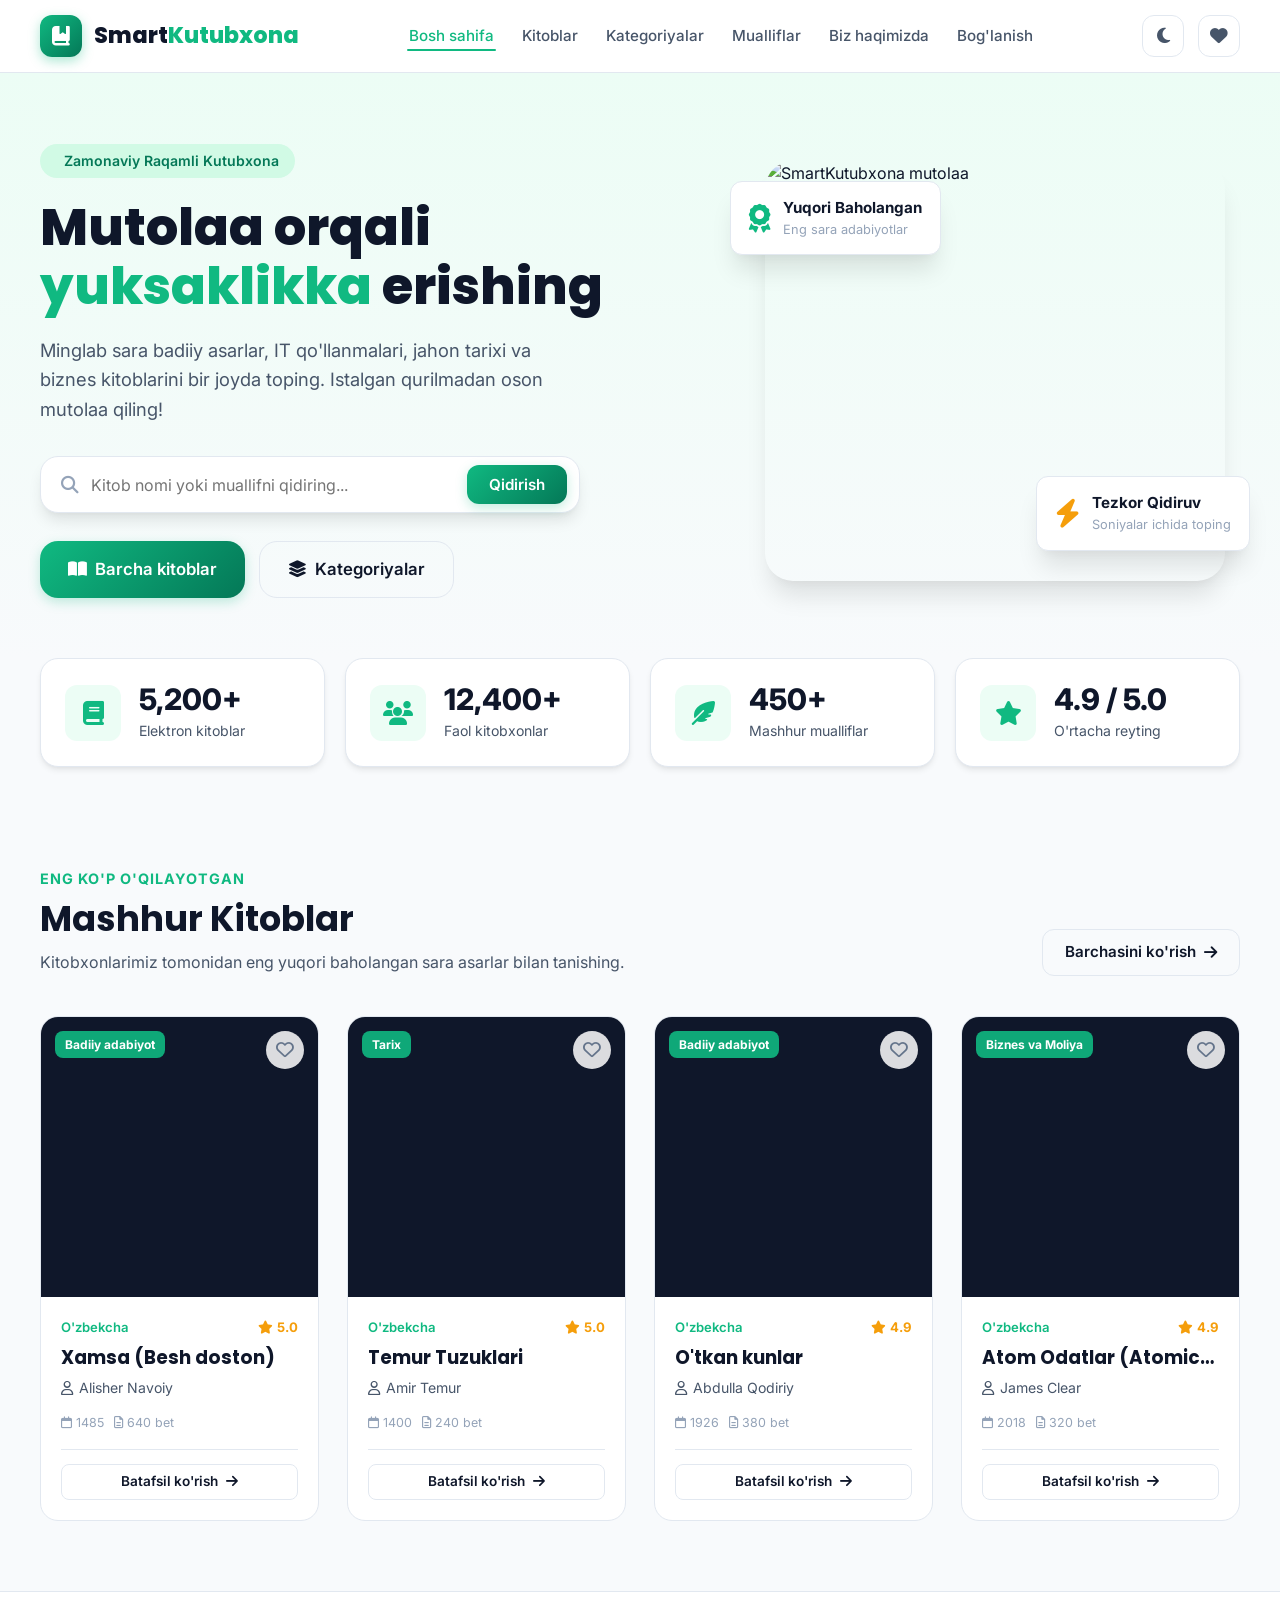
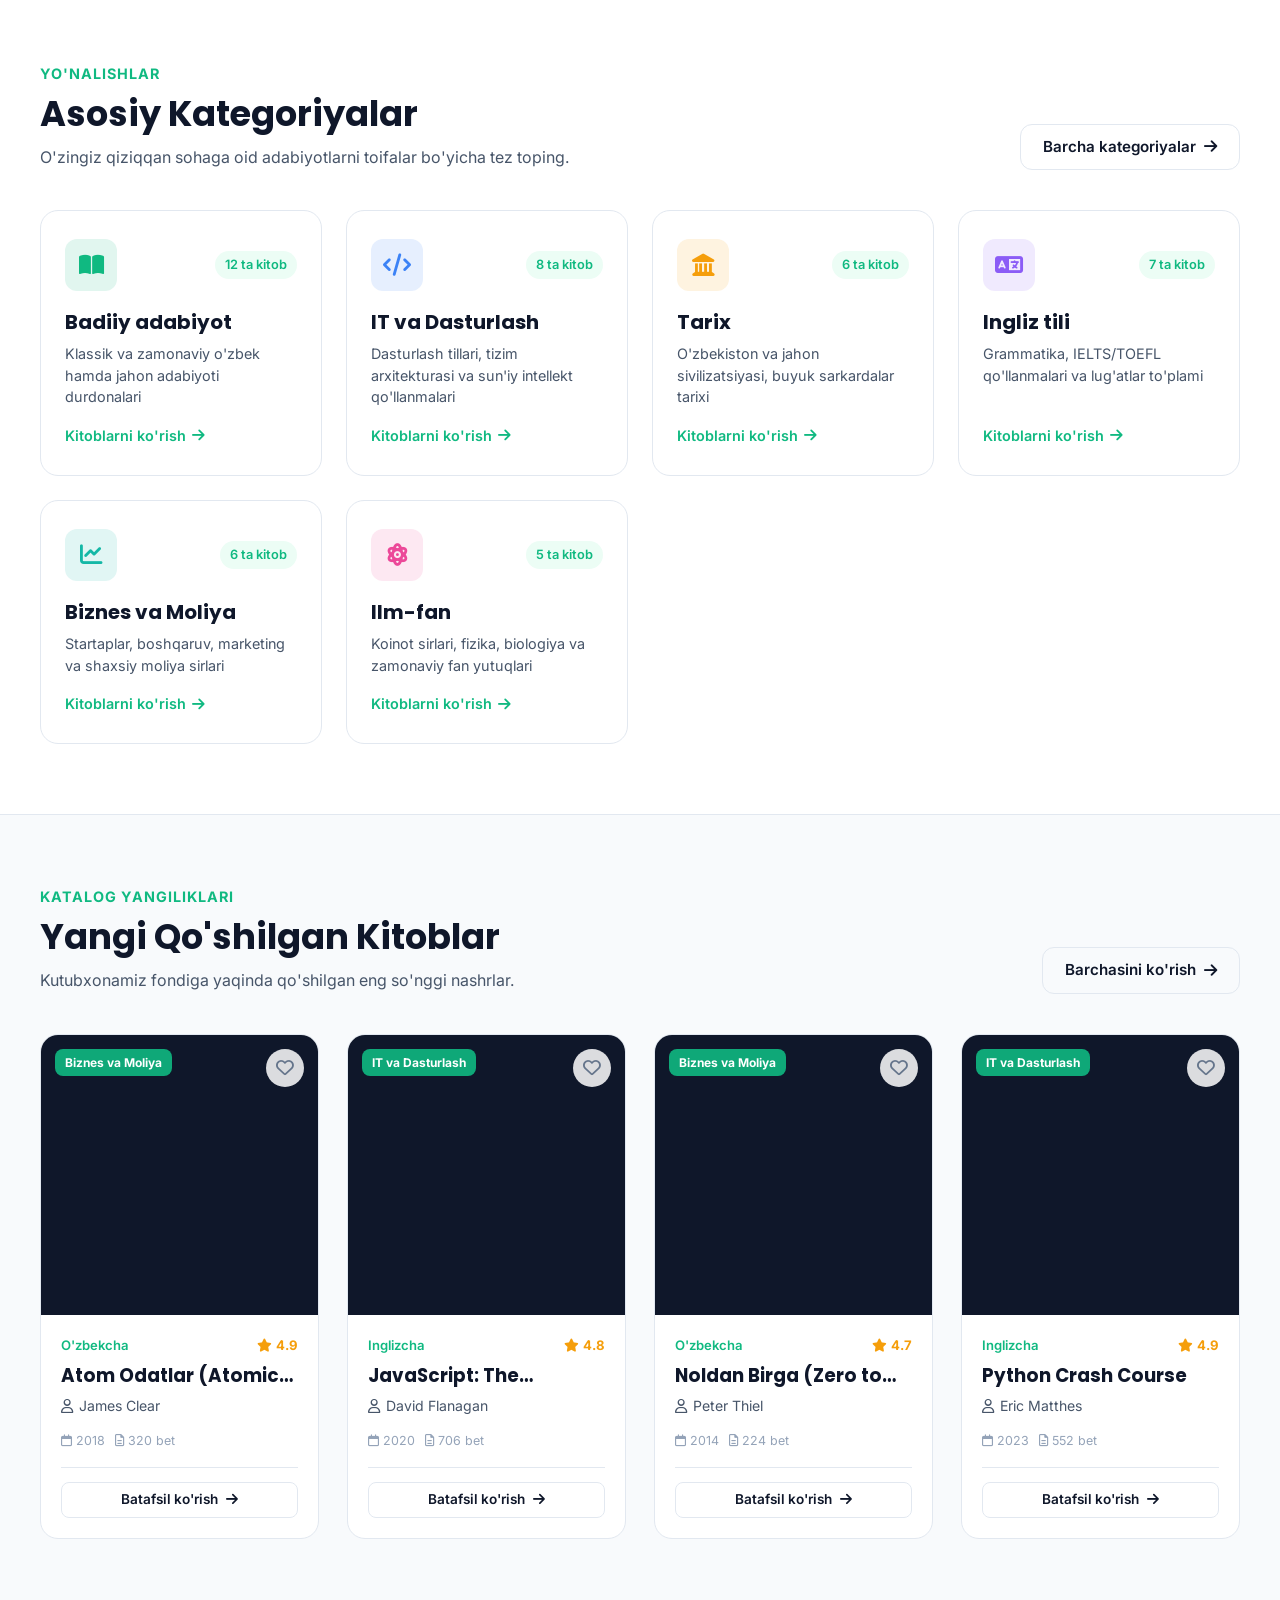
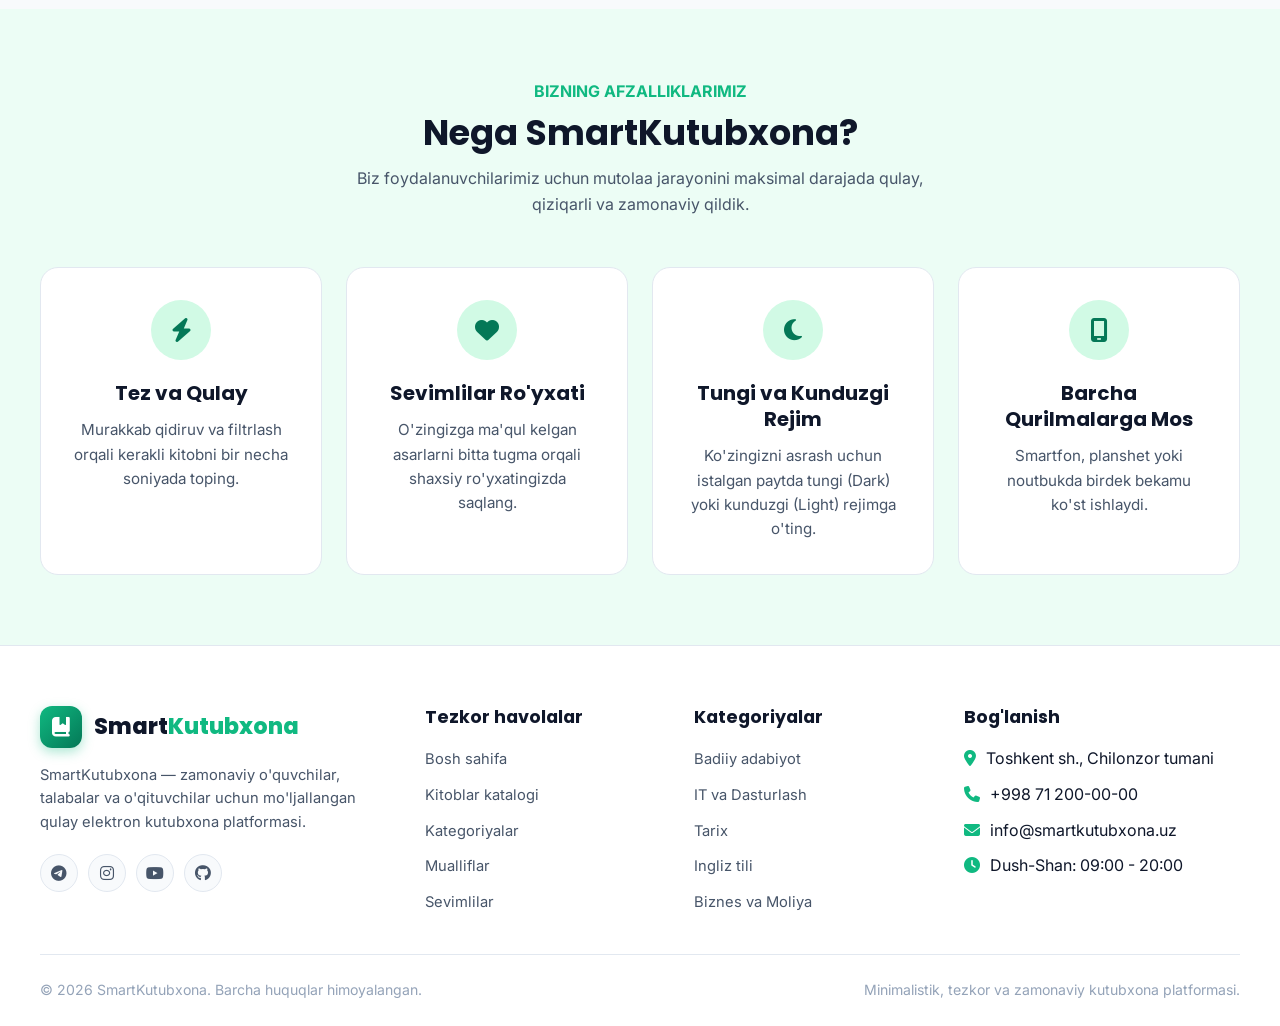
==== index.html @ 6b4b2038 "SmartKutubxona - 8 sahifali zamonaviy onlayn kutubxona" ====
<!DOCTYPE html>
<html lang="uz">
<head>
  <meta charset="UTF-8">
  <meta name="viewport" content="width=device-width, initial-scale=1.0">
  <title>SmartKutubxona — Zamonaviy Onlayn Kutubxona</title>
  <link rel="stylesheet" href="https://cdnjs.cloudflare.com/ajax/libs/font-awesome/6.5.1/css/all.min.css">
  <link rel="stylesheet" href="css/style.css">
</head>
<body>

  <!-- ================= Header ================= -->
  <header class="header">
    <div class="container">
      <nav class="navbar">
        <a href="index.html" class="logo">
          <div class="logo-icon">
            <i class="fa-solid fa-book-bookmark"></i>
          </div>
          <div>Smart<span>Kutubxona</span></div>
        </a>

        <ul class="nav-links" id="nav-links">
          <li><a href="index.html" class="nav-link active">Bosh sahifa</a></li>
          <li><a href="books.html" class="nav-link">Kitoblar</a></li>
          <li><a href="categories.html" class="nav-link">Kategoriyalar</a></li>
          <li><a href="authors.html" class="nav-link">Mualliflar</a></li>
          <li><a href="about.html" class="nav-link">Biz haqimizda</a></li>
          <li><a href="contact.html" class="nav-link">Bog'lanish</a></li>
        </ul>

        <div class="nav-actions">
          <button id="theme-toggle-btn" class="icon-btn" title="Mavzuni o'zgartirish">
            <i id="theme-icon" class="fa-solid fa-moon"></i>
          </button>
          <a href="favorites.html" class="icon-btn" title="Sevimlilar">
            <i class="fa-solid fa-heart"></i>
            <span class="badge-count favorites-count-badge" style="display: none;">0</span>
          </a>
          <button id="mobile-menu-toggle" class="mobile-toggle" aria-label="Menyuni ochish">
            <i class="fa-solid fa-bars"></i>
          </button>
        </div>
      </nav>
    </div>
  </header>

  <!-- ================= Hero Bo'limi ================= -->
  <section class="hero">
    <div class="container">
      <div class="hero-grid">
        <div class="hero-content">
          <span class="hero-tag">
            <i class="fa-solid fa-sparkles"></i> Zamonaviy Raqamli Kutubxona
          </span>
          <h1 class="hero-title">
            Mutolaa orqali <span>yuksaklikka</span> erishing
          </h1>
          <p class="hero-desc">
            Minglab sara badiiy asarlar, IT qo'llanmalari, jahon tarixi va biznes kitoblarini bir joyda toping. Istalgan qurilmadan oson mutolaa qiling!
          </p>

          <form action="books.html" method="GET" class="hero-search-box">
            <i class="fa-solid fa-magnifying-glass"></i>
            <input type="text" name="q" placeholder="Kitob nomi yoki muallifni qidiring..." required>
            <button type="submit" class="btn btn-primary">Qidirish</button>
          </form>

          <div style="display: flex; gap: 14px; flex-wrap: wrap;">
            <a href="books.html" class="btn btn-primary btn-lg">
              <i class="fa-solid fa-book-open"></i> Barcha kitoblar
            </a>
            <a href="categories.html" class="btn btn-outline btn-lg">
              <i class="fa-solid fa-layer-group"></i> Kategoriyalar
            </a>
          </div>
        </div>

        <div class="hero-image-wrapper">
          <div class="hero-card-floating hero-card-1">
            <i class="fa-solid fa-award" style="font-size: 1.8rem; color: var(--primary);"></i>
            <div>
              <div style="font-weight: 700; font-size: 0.95rem;">Yuqori Baholangan</div>
              <div style="font-size: 0.8rem; color: var(--text-muted);">Eng sara adabiyotlar</div>
            </div>
          </div>

          <img src="https://images.unsplash.com/photo-1524995997946-a1c2e315a42f?w=600&auto=format&fit=crop&q=80" alt="SmartKutubxona mutolaa" class="hero-main-img">

          <div class="hero-card-floating hero-card-2">
            <i class="fa-solid fa-bolt" style="font-size: 1.8rem; color: var(--accent);"></i>
            <div>
              <div style="font-weight: 700; font-size: 0.95rem;">Tezkor Qidiruv</div>
              <div style="font-size: 0.8rem; color: var(--text-muted);">Soniyalar ichida toping</div>
            </div>
          </div>
        </div>
      </div>
    </div>
  </section>

  <!-- ================= Statistika Bo'limi ================= -->
  <section class="stats-section">
    <div class="container">
      <div class="stats-grid">
        <div class="stat-card">
          <div class="stat-icon"><i class="fa-solid fa-book"></i></div>
          <div>
            <div class="stat-number">5,200+</div>
            <div class="stat-label">Elektron kitoblar</div>
          </div>
        </div>
        <div class="stat-card">
          <div class="stat-icon"><i class="fa-solid fa-users"></i></div>
          <div>
            <div class="stat-number">12,400+</div>
            <div class="stat-label">Faol kitobxonlar</div>
          </div>
        </div>
        <div class="stat-card">
          <div class="stat-icon"><i class="fa-solid fa-feather-pointed"></i></div>
          <div>
            <div class="stat-number">450+</div>
            <div class="stat-label">Mashhur mualliflar</div>
          </div>
        </div>
        <div class="stat-card">
          <div class="stat-icon"><i class="fa-solid fa-star"></i></div>
          <div>
            <div class="stat-number">4.9 / 5.0</div>
            <div class="stat-label">O'rtacha reyting</div>
          </div>
        </div>
      </div>
    </div>
  </section>

  <!-- ================= Mashhur Kitoblar ================= -->
  <section class="section">
    <div class="container">
      <div class="section-header">
        <div class="section-title-wrap">
          <span class="sub-title">Eng ko'p o'qilayotgan</span>
          <h2 class="section-title">Mashhur Kitoblar</h2>
          <p class="section-desc">Kitobxonlarimiz tomonidan eng yuqori baholangan sara asarlar bilan tanishing.</p>
        </div>
        <a href="books.html" class="btn btn-outline">
          Barchasini ko'rish <i class="fa-solid fa-arrow-right"></i>
        </a>
      </div>

      <div class="books-grid" id="popular-books">
        <!-- JS orqali dinamik to'ldiriladi -->
      </div>
    </div>
  </section>

  <!-- ================= Kategoriyalar Bo'limi ================= -->
  <section class="section" style="background-color: var(--bg-surface); border-top: 1px solid var(--border-color); border-bottom: 1px solid var(--border-color);">
    <div class="container">
      <div class="section-header">
        <div class="section-title-wrap">
          <span class="sub-title">Yo'nalishlar</span>
          <h2 class="section-title">Asosiy Kategoriyalar</h2>
          <p class="section-desc">O'zingiz qiziqqan sohaga oid adabiyotlarni toifalar bo'yicha tez toping.</p>
        </div>
        <a href="categories.html" class="btn btn-outline">
          Barcha kategoriyalar <i class="fa-solid fa-arrow-right"></i>
        </a>
      </div>

      <div class="categories-grid" id="home-categories">
        <!-- Dinamik render qilinadi -->
      </div>
    </div>
  </section>

  <!-- ================= Yangi Kitoblar ================= -->
  <section class="section">
    <div class="container">
      <div class="section-header">
        <div class="section-title-wrap">
          <span class="sub-title">Katalog yangiliklari</span>
          <h2 class="section-title">Yangi Qo'shilgan Kitoblar</h2>
          <p class="section-desc">Kutubxonamiz fondiga yaqinda qo'shilgan eng so'nggi nashrlar.</p>
        </div>
        <a href="books.html" class="btn btn-outline">
          Barchasini ko'rish <i class="fa-solid fa-arrow-right"></i>
        </a>
      </div>

      <div class="books-grid" id="new-books">
        <!-- Dinamik to'ldiriladi -->
      </div>
    </div>
  </section>

  <!-- ================= Nega Aynan SmartKutubxona ================= -->
  <section class="section" style="background-color: var(--primary-subtle);">
    <div class="container">
      <div style="text-align: center; max-width: 700px; margin: 0 auto 50px;">
        <span class="sub-title" style="color: var(--primary); font-weight: 700; text-transform: uppercase;">Bizning afzalliklarimiz</span>
        <h2 class="section-title" style="margin-top: 6px;">Nega SmartKutubxona?</h2>
        <p class="section-desc" style="margin: 10px auto 0;">Biz foydalanuvchilarimiz uchun mutolaa jarayonini maksimal darajada qulay, qiziqarli va zamonaviy qildik.</p>
      </div>

      <div style="display: grid; grid-template-columns: repeat(auto-fit, minmax(260px, 1fr)); gap: 24px;">
        <div style="background: var(--bg-surface); padding: 32px; border-radius: var(--radius-lg); border: 1px solid var(--border-color); text-align: center;">
          <div style="width: 60px; height: 60px; border-radius: 50%; background: var(--primary-light); color: var(--primary-dark); display: flex; align-items: center; justify-content: center; font-size: 1.5rem; margin: 0 auto 20px;">
            <i class="fa-solid fa-bolt"></i>
          </div>
          <h3 style="font-size: 1.25rem; margin-bottom: 12px;">Tez va Qulay</h3>
          <p style="color: var(--text-secondary); font-size: 0.95rem;">Murakkab qidiruv va filtrlash orqali kerakli kitobni bir necha soniyada toping.</p>
        </div>

        <div style="background: var(--bg-surface); padding: 32px; border-radius: var(--radius-lg); border: 1px solid var(--border-color); text-align: center;">
          <div style="width: 60px; height: 60px; border-radius: 50%; background: var(--primary-light); color: var(--primary-dark); display: flex; align-items: center; justify-content: center; font-size: 1.5rem; margin: 0 auto 20px;">
            <i class="fa-solid fa-heart"></i>
          </div>
          <h3 style="font-size: 1.25rem; margin-bottom: 12px;">Sevimlilar Ro'yxati</h3>
          <p style="color: var(--text-secondary); font-size: 0.95rem;">O'zingizga ma'qul kelgan asarlarni bitta tugma orqali shaxsiy ro'yxatingizda saqlang.</p>
        </div>

        <div style="background: var(--bg-surface); padding: 32px; border-radius: var(--radius-lg); border: 1px solid var(--border-color); text-align: center;">
          <div style="width: 60px; height: 60px; border-radius: 50%; background: var(--primary-light); color: var(--primary-dark); display: flex; align-items: center; justify-content: center; font-size: 1.5rem; margin: 0 auto 20px;">
            <i class="fa-solid fa-moon"></i>
          </div>
          <h3 style="font-size: 1.25rem; margin-bottom: 12px;">Tungi va Kunduzgi Rejim</h3>
          <p style="color: var(--text-secondary); font-size: 0.95rem;">Ko'zingizni asrash uchun istalgan paytda tungi (Dark) yoki kunduzgi (Light) rejimga o'ting.</p>
        </div>

        <div style="background: var(--bg-surface); padding: 32px; border-radius: var(--radius-lg); border: 1px solid var(--border-color); text-align: center;">
          <div style="width: 60px; height: 60px; border-radius: 50%; background: var(--primary-light); color: var(--primary-dark); display: flex; align-items: center; justify-content: center; font-size: 1.5rem; margin: 0 auto 20px;">
            <i class="fa-solid fa-mobile-screen"></i>
          </div>
          <h3 style="font-size: 1.25rem; margin-bottom: 12px;">Barcha Qurilmalarga Mos</h3>
          <p style="color: var(--text-secondary); font-size: 0.95rem;">Smartfon, planshet yoki noutbukda birdek bekamu ko'st ishlaydi.</p>
        </div>
      </div>
    </div>
  </section>

  <!-- ================= Footer ================= -->
  <footer class="footer">
    <div class="container">
      <div class="footer-grid">
        <div class="footer-brand">
          <a href="index.html" class="logo">
            <div class="logo-icon"><i class="fa-solid fa-book-bookmark"></i></div>
            <div>Smart<span>Kutubxona</span></div>
          </a>
          <p>
            SmartKutubxona — zamonaviy o'quvchilar, talabalar va o'qituvchilar uchun mo'ljallangan qulay elektron kutubxona platformasi.
          </p>
          <div class="social-links">
            <a href="#" class="social-btn" aria-label="Telegram"><i class="fa-brands fa-telegram"></i></a>
            <a href="#" class="social-btn" aria-label="Instagram"><i class="fa-brands fa-instagram"></i></a>
            <a href="#" class="social-btn" aria-label="YouTube"><i class="fa-brands fa-youtube"></i></a>
            <a href="#" class="social-btn" aria-label="GitHub"><i class="fa-brands fa-github"></i></a>
          </div>
        </div>

        <div>
          <h4 class="footer-col-title">Tezkor havolalar</h4>
          <ul class="footer-nav">
            <li><a href="index.html">Bosh sahifa</a></li>
            <li><a href="books.html">Kitoblar katalogi</a></li>
            <li><a href="categories.html">Kategoriyalar</a></li>
            <li><a href="authors.html">Mualliflar</a></li>
            <li><a href="favorites.html">Sevimlilar</a></li>
          </ul>
        </div>

        <div>
          <h4 class="footer-col-title">Kategoriyalar</h4>
          <ul class="footer-nav">
            <li><a href="books.html?category=badiiy">Badiiy adabiyot</a></li>
            <li><a href="books.html?category=it">IT va Dasturlash</a></li>
            <li><a href="books.html?category=tarix">Tarix</a></li>
            <li><a href="books.html?category=ingliz">Ingliz tili</a></li>
            <li><a href="books.html?category=biznes">Biznes va Moliya</a></li>
          </ul>
        </div>

        <div>
          <h4 class="footer-col-title">Bog'lanish</h4>
          <ul class="footer-nav">
            <li><i class="fa-solid fa-location-dot" style="color: var(--primary); margin-right: 6px;"></i> Toshkent sh., Chilonzor tumani</li>
            <li><i class="fa-solid fa-phone" style="color: var(--primary); margin-right: 6px;"></i> +998 71 200-00-00</li>
            <li><i class="fa-solid fa-envelope" style="color: var(--primary); margin-right: 6px;"></i> info@smartkutubxona.uz</li>
            <li><i class="fa-solid fa-clock" style="color: var(--primary); margin-right: 6px;"></i> Dush-Shan: 09:00 - 20:00</li>
          </ul>
        </div>
      </div>

      <div class="footer-bottom">
        <div>&copy; 2026 SmartKutubxona. Barcha huquqlar himoyalangan.</div>
        <div>Minimalistik, tezkor va zamonaviy kutubxona platformasi.</div>
      </div>
    </div>
  </footer>

  <!-- Scroll-to-top tugmasi -->
  <button id="scroll-to-top" class="scroll-top-btn" title="Yuqoriga qaytish">
    <i class="fa-solid fa-arrow-up"></i>
  </button>

  <script src="js/data.js"></script>
  <script src="js/app.js"></script>
  <script>
    document.addEventListener('DOMContentLoaded', async () => {
      const data = await getSmartData();
      const books = data.books || [];
      const categories = data.categories || [];

      // Mashhur kitoblar
      const popularContainer = document.getElementById('popular-books');
      if (popularContainer) {
        const topBooks = [...books].sort((a, b) => b.rating - a.rating).slice(0, 4);
        popularContainer.innerHTML = topBooks.map(b => createBookCardHTML(b)).join('');
      }

      // Kategoriyalar
      const catContainer = document.getElementById('home-categories');
      if (catContainer) {
        catContainer.innerHTML = categories.map(cat => `
          <div class="category-card">
            <div class="cat-header">
              <div class="cat-icon-wrap" style="background: ${cat.color}20; color: ${cat.color};">
                <i class="fa-solid ${cat.icon}"></i>
              </div>
              <span class="cat-count">${cat.count} ta kitob</span>
            </div>
            <h3 class="cat-name">${cat.name}</h3>
            <p class="cat-desc">${cat.description}</p>
            <a href="books.html?category=${cat.id}" class="cat-link">
              Kitoblarni ko'rish <i class="fa-solid fa-arrow-right"></i>
            </a>
          </div>
        `).join('');
      }

      // Yangi kitoblar
      const newContainer = document.getElementById('new-books');
      if (newContainer) {
        const newBooks = books.filter(b => b.isNew).slice(0, 4);
        newContainer.innerHTML = (newBooks.length > 0 ? newBooks : books.slice(4, 8)).map(b => createBookCardHTML(b)).join('');
      }
    });
  </script>
</body>
</html>
---- css/style.css ----
/* ==========================================================================
   SmartKutubxona - Zamonaviy Onlayn Kutubxona Stili
   Dizayn: Yashil & Oq ranglar palitrasi, Minimalistik, Dark/Light Mode
   ========================================================================== */

@import url('https://fonts.googleapis.com/css2?family=Inter:wght@300;400;500;600;700&family=Poppins:wght@400;500;600;700;800&display=swap');

:root {
  /* Asosiy ranglar (Light Mode) */
  --primary: #10b981;
  --primary-hover: #059669;
  --primary-dark: #047857;
  --primary-light: #d1fae5;
  --primary-subtle: #ecfdf5;
  --accent: #f59e0b;
  
  --bg-main: #f8fafc;
  --bg-surface: #ffffff;
  --bg-card: #ffffff;
  --bg-header: rgba(255, 255, 255, 0.92);
  
  --text-primary: #0f172a;
  --text-secondary: #475569;
  --text-muted: #94a3b8;
  --text-light: #ffffff;
  
  --border-color: #e2e8f0;
  --border-focus: #10b981;
  
  --shadow-sm: 0 1px 2px 0 rgba(0, 0, 0, 0.05);
  --shadow-md: 0 4px 6px -1px rgba(0, 0, 0, 0.08), 0 2px 4px -2px rgba(0, 0, 0, 0.05);
  --shadow-lg: 0 10px 15px -3px rgba(0, 0, 0, 0.1), 0 4px 6px -4px rgba(0, 0, 0, 0.05);
  --shadow-xl: 0 20px 25px -5px rgba(0, 0, 0, 0.1), 0 8px 10px -6px rgba(0, 0, 0, 0.04);
  
  --radius-sm: 8px;
  --radius-md: 12px;
  --radius-lg: 18px;
  --radius-full: 9999px;
  
  --font-heading: 'Poppins', sans-serif;
  --font-body: 'Inter', sans-serif;
  
  --transition: all 0.25s ease-in-out;
}

/* Dark Mode o'zgaruvchilari */
body.dark {
  --primary: #10b981;
  --primary-hover: #34d399;
  --primary-dark: #059669;
  --primary-light: rgba(16, 185, 129, 0.2);
  --primary-subtle: rgba(16, 185, 129, 0.08);
  
  --bg-main: #0b0f19;
  --bg-surface: #111827;
  --bg-card: #1e293b;
  --bg-header: rgba(17, 24, 39, 0.92);
  
  --text-primary: #f8fafc;
  --text-secondary: #cbd5e1;
  --text-muted: #64748b;
  
  --border-color: #334155;
  --border-focus: #34d399;
  
  --shadow-sm: 0 1px 2px 0 rgba(0, 0, 0, 0.4);
  --shadow-md: 0 4px 6px -1px rgba(0, 0, 0, 0.5);
  --shadow-lg: 0 10px 15px -3px rgba(0, 0, 0, 0.6);
  --shadow-xl: 0 20px 25px -5px rgba(0, 0, 0, 0.7);
}

/* ==========================================================================
   Umumiy resets va asosiy stillar
   ========================================================================== */
*, *::before, *::after {
  box-sizing: border-box;
  margin: 0;
  padding: 0;
}

html {
  scroll-behavior: smooth;
}

body {
  font-family: var(--font-body);
  background-color: var(--bg-main);
  color: var(--text-primary);
  line-height: 1.6;
  transition: background-color 0.3s ease, color 0.3s ease;
  min-height: 100vh;
  display: flex;
  flex-direction: column;
}

a {
  color: inherit;
  text-decoration: none;
  transition: var(--transition);
}

img {
  max-width: 100%;
  height: auto;
  display: block;
}

button, input, select, textarea {
  font-family: inherit;
  font-size: inherit;
  outline: none;
  border: none;
}

h1, h2, h3, h4, h5, h6 {
  font-family: var(--font-heading);
  font-weight: 700;
  line-height: 1.3;
  color: var(--text-primary);
}

.container {
  width: 100%;
  max-width: 1240px;
  margin: 0 auto;
  padding: 0 20px;
}

/* ==========================================================================
   Header va Navigatsiya
   ========================================================================== */
.header {
  position: sticky;
  top: 0;
  left: 0;
  right: 0;
  z-index: 100;
  background-color: var(--bg-header);
  backdrop-filter: blur(12px);
  -webkit-backdrop-filter: blur(12px);
  border-bottom: 1px solid var(--border-color);
  transition: var(--transition);
}

.navbar {
  display: flex;
  align-items: center;
  justify-content: space-between;
  height: 72px;
}

.logo {
  display: flex;
  align-items: center;
  gap: 12px;
  font-family: var(--font-heading);
  font-size: 1.4rem;
  font-weight: 800;
  color: var(--text-primary);
}

.logo-icon {
  width: 42px;
  height: 42px;
  background: linear-gradient(135deg, var(--primary), var(--primary-dark));
  color: #fff;
  border-radius: var(--radius-md);
  display: flex;
  align-items: center;
  justify-content: center;
  font-size: 1.25rem;
  box-shadow: 0 4px 12px rgba(16, 185, 129, 0.35);
}

.logo span {
  color: var(--primary);
}

.nav-links {
  display: flex;
  align-items: center;
  gap: 24px;
  list-style: none;
}

.nav-link {
  font-size: 0.95rem;
  font-weight: 500;
  color: var(--text-secondary);
  position: relative;
  padding: 6px 2px;
}

.nav-link:hover, .nav-link.active {
  color: var(--primary);
}

.nav-link.active::after {
  content: '';
  position: absolute;
  bottom: 0;
  left: 0;
  right: 0;
  height: 2.5px;
  background-color: var(--primary);
  border-radius: var(--radius-full);
}

.nav-actions {
  display: flex;
  align-items: center;
  gap: 14px;
}

.icon-btn {
  position: relative;
  width: 42px;
  height: 42px;
  border-radius: var(--radius-md);
  background-color: var(--bg-surface);
  border: 1px solid var(--border-color);
  color: var(--text-secondary);
  display: flex;
  align-items: center;
  justify-content: center;
  font-size: 1.1rem;
  cursor: pointer;
  transition: var(--transition);
}

.icon-btn:hover {
  color: var(--primary);
  border-color: var(--primary);
  transform: translateY(-2px);
  box-shadow: var(--shadow-sm);
}

.badge-count {
  position: absolute;
  top: -6px;
  right: -6px;
  background: #ef4444;
  color: #fff;
  font-size: 0.75rem;
  font-weight: 700;
  width: 20px;
  height: 20px;
  border-radius: 50%;
  display: flex;
  align-items: center;
  justify-content: center;
  box-shadow: 0 2px 5px rgba(239, 68, 68, 0.4);
}

.mobile-toggle {
  display: none;
  background: none;
  font-size: 1.35rem;
  color: var(--text-primary);
  cursor: pointer;
}

/* ==========================================================================
   Tugmalar (Buttons)
   ========================================================================== */
.btn {
  display: inline-flex;
  align-items: center;
  justify-content: center;
  gap: 8px;
  padding: 10px 22px;
  font-size: 0.95rem;
  font-weight: 600;
  border-radius: var(--radius-md);
  cursor: pointer;
  transition: var(--transition);
  text-align: center;
}

.btn-primary {
  background: linear-gradient(135deg, var(--primary), var(--primary-dark));
  color: #ffffff;
  box-shadow: 0 4px 12px rgba(16, 185, 129, 0.25);
}

.btn-primary:hover {
  background: linear-gradient(135deg, var(--primary-hover), var(--primary-dark));
  box-shadow: 0 6px 18px rgba(16, 185, 129, 0.35);
  transform: translateY(-2px);
}

.btn-outline {
  background: transparent;
  color: var(--text-primary);
  border: 1.5px solid var(--border-color);
}

.btn-outline:hover {
  border-color: var(--primary);
  color: var(--primary);
  background: var(--primary-subtle);
  transform: translateY(-2px);
}

.btn-danger-outline {
  background: transparent;
  color: #ef4444;
  border: 1.5px solid #ef4444;
}

.btn-danger-outline:hover {
  background: #ef4444;
  color: #fff;
}

.btn-sm {
  padding: 6px 14px;
  font-size: 0.85rem;
  border-radius: var(--radius-sm);
}

.btn-lg {
  padding: 14px 28px;
  font-size: 1.05rem;
  border-radius: var(--radius-lg);
}

/* ==========================================================================
   Hero Bo'limi (Bosh sahifa)
   ========================================================================== */
.hero {
  position: relative;
  padding: 70px 0 60px;
  overflow: hidden;
  background: linear-gradient(180deg, var(--primary-subtle) 0%, var(--bg-main) 100%);
}

.hero-grid {
  display: grid;
  grid-template-columns: 1.15fr 0.85fr;
  align-items: center;
  gap: 48px;
}

.hero-tag {
  display: inline-flex;
  align-items: center;
  gap: 8px;
  background-color: var(--primary-light);
  color: var(--primary-dark);
  padding: 6px 16px;
  border-radius: var(--radius-full);
  font-size: 0.88rem;
  font-weight: 600;
  margin-bottom: 20px;
}

.hero-title {
  font-size: 3.2rem;
  font-weight: 800;
  line-height: 1.15;
  margin-bottom: 20px;
  color: var(--text-primary);
}

.hero-title span {
  color: var(--primary);
  position: relative;
}

.hero-desc {
  font-size: 1.15rem;
  color: var(--text-secondary);
  margin-bottom: 32px;
  max-width: 540px;
}

.hero-search-box {
  background-color: var(--bg-surface);
  border: 1.5px solid var(--border-color);
  border-radius: var(--radius-lg);
  padding: 8px 12px 8px 20px;
  display: flex;
  align-items: center;
  gap: 12px;
  box-shadow: var(--shadow-lg);
  max-width: 540px;
  margin-bottom: 28px;
  transition: var(--transition);
}

.hero-search-box:focus-within {
  border-color: var(--primary);
  box-shadow: 0 10px 25px rgba(16, 185, 129, 0.18);
}

.hero-search-box i {
  color: var(--text-muted);
  font-size: 1.1rem;
}

.hero-search-box input {
  flex: 1;
  background: transparent;
  color: var(--text-primary);
  font-size: 1rem;
}

.hero-image-wrapper {
  position: relative;
  display: flex;
  justify-content: center;
}

.hero-card-floating {
  position: absolute;
  background-color: var(--bg-surface);
  border: 1px solid var(--border-color);
  border-radius: var(--radius-md);
  padding: 14px 18px;
  display: flex;
  align-items: center;
  gap: 12px;
  box-shadow: var(--shadow-xl);
  z-index: 2;
  animation: floatAnim 4s ease-in-out infinite;
}

.hero-card-1 {
  top: 20px;
  left: -20px;
}

.hero-card-2 {
  bottom: 30px;
  right: -10px;
  animation-delay: 2s;
}

@keyframes floatAnim {
  0%, 100% { transform: translateY(0); }
  50% { transform: translateY(-10px); }
}

.hero-main-img {
  width: 100%;
  max-width: 460px;
  height: 420px;
  object-fit: cover;
  border-radius: 28px;
  box-shadow: var(--shadow-xl);
}

/* ==========================================================================
   Statistika Bo'limi
   ========================================================================== */
.stats-section {
  padding: 30px 0;
  margin-top: -30px;
  position: relative;
  z-index: 10;
}

.stats-grid {
  display: grid;
  grid-template-columns: repeat(4, 1fr);
  gap: 20px;
}

.stat-card {
  background-color: var(--bg-surface);
  border: 1px solid var(--border-color);
  border-radius: var(--radius-lg);
  padding: 24px;
  display: flex;
  align-items: center;
  gap: 18px;
  box-shadow: var(--shadow-md);
  transition: var(--transition);
}

.stat-card:hover {
  transform: translateY(-4px);
  box-shadow: var(--shadow-lg);
  border-color: var(--primary);
}

.stat-icon {
  width: 56px;
  height: 56px;
  border-radius: var(--radius-md);
  display: flex;
  align-items: center;
  justify-content: center;
  font-size: 1.5rem;
  background-color: var(--primary-subtle);
  color: var(--primary);
}

.stat-number {
  font-size: 1.85rem;
  font-weight: 800;
  color: var(--text-primary);
  line-height: 1.1;
}

.stat-label {
  font-size: 0.88rem;
  color: var(--text-secondary);
  margin-top: 4px;
}

/* ==========================================================================
   Bo'lim sarlavhalari (Section Headers)
   ========================================================================== */
.section {
  padding: 70px 0;
}

.section-header {
  display: flex;
  align-items: flex-end;
  justify-content: space-between;
  margin-bottom: 40px;
  flex-wrap: wrap;
  gap: 16px;
}

.section-title-wrap .sub-title {
  color: var(--primary);
  font-size: 0.9rem;
  font-weight: 700;
  text-transform: uppercase;
  letter-spacing: 1px;
  display: block;
  margin-bottom: 6px;
}

.section-title {
  font-size: 2.2rem;
  color: var(--text-primary);
}

.section-desc {
  color: var(--text-secondary);
  margin-top: 8px;
  max-width: 600px;
}

/* ==========================================================================
   Kategoriyalar Kartochkalari
   ========================================================================== */
.categories-grid {
  display: grid;
  grid-template-columns: repeat(auto-fill, minmax(280px, 1fr));
  gap: 24px;
}

.category-card {
  background-color: var(--bg-surface);
  border: 1px solid var(--border-color);
  border-radius: var(--radius-lg);
  padding: 28px 24px;
  transition: var(--transition);
  display: flex;
  flex-direction: column;
  position: relative;
  overflow: hidden;
}

.category-card::before {
  content: '';
  position: absolute;
  top: 0;
  left: 0;
  width: 100%;
  height: 4px;
  background-color: var(--primary);
  opacity: 0;
  transition: var(--transition);
}

.category-card:hover {
  transform: translateY(-6px);
  box-shadow: var(--shadow-lg);
  border-color: var(--primary-light);
}

.category-card:hover::before {
  opacity: 1;
}

.cat-header {
  display: flex;
  align-items: center;
  justify-content: space-between;
  margin-bottom: 18px;
}

.cat-icon-wrap {
  width: 52px;
  height: 52px;
  border-radius: var(--radius-md);
  display: flex;
  align-items: center;
  justify-content: center;
  font-size: 1.4rem;
}

.cat-count {
  background-color: var(--primary-subtle);
  color: var(--primary);
  font-size: 0.8rem;
  font-weight: 600;
  padding: 4px 10px;
  border-radius: var(--radius-full);
}

.cat-name {
  font-size: 1.25rem;
  margin-bottom: 8px;
}

.cat-desc {
  font-size: 0.9rem;
  color: var(--text-secondary);
  line-height: 1.5;
  margin-bottom: 16px;
  flex: 1;
}

.cat-link {
  display: inline-flex;
  align-items: center;
  gap: 6px;
  font-weight: 600;
  font-size: 0.9rem;
  color: var(--primary);
}

.cat-link i {
  transition: transform 0.2s ease;
}

.category-card:hover .cat-link i {
  transform: translateX(4px);
}

/* ==========================================================================
   Kitob Kartochkalari (Book Cards)
   ========================================================================== */
.books-grid {
  display: grid;
  grid-template-columns: repeat(auto-fill, minmax(260px, 1fr));
  gap: 28px;
}

.book-card {
  background-color: var(--bg-card);
  border: 1px solid var(--border-color);
  border-radius: var(--radius-lg);
  overflow: hidden;
  display: flex;
  flex-direction: column;
  transition: var(--transition);
  position: relative;
}

.book-card:hover {
  transform: translateY(-6px);
  box-shadow: var(--shadow-xl);
  border-color: var(--primary-light);
}

.book-img-wrap {
  position: relative;
  height: 280px;
  overflow: hidden;
  background-color: #0f172a;
}

.book-cover {
  width: 100%;
  height: 100%;
  object-fit: cover;
  transition: transform 0.4s ease;
}

.book-card:hover .book-cover {
  transform: scale(1.06);
}

.book-badge-tag {
  position: absolute;
  top: 14px;
  left: 14px;
  background: rgba(16, 185, 129, 0.9);
  backdrop-filter: blur(4px);
  color: #ffffff;
  font-size: 0.75rem;
  font-weight: 700;
  padding: 4px 10px;
  border-radius: var(--radius-sm);
  z-index: 2;
}

.favorite-btn {
  position: absolute;
  top: 14px;
  right: 14px;
  width: 38px;
  height: 38px;
  border-radius: 50%;
  background: rgba(255, 255, 255, 0.85);
  backdrop-filter: blur(4px);
  color: #64748b;
  display: flex;
  align-items: center;
  justify-content: center;
  font-size: 1.1rem;
  cursor: pointer;
  transition: var(--transition);
  z-index: 2;
  border: none;
}

.favorite-btn:hover, .favorite-btn.active {
  background: #ffffff;
  color: #ef4444;
  transform: scale(1.1);
}

.book-content {
  padding: 20px;
  display: flex;
  flex-direction: column;
  flex: 1;
}

.book-meta {
  display: flex;
  align-items: center;
  justify-content: space-between;
  margin-bottom: 8px;
  font-size: 0.82rem;
}

.book-category {
  color: var(--primary);
  font-weight: 600;
}

.book-rating {
  display: flex;
  align-items: center;
  gap: 4px;
  color: var(--accent);
  font-weight: 700;
}

.book-title {
  font-size: 1.15rem;
  font-weight: 700;
  margin-bottom: 6px;
  line-height: 1.35;
  display: -webkit-box;
  -webkit-line-clamp: 1;
  -webkit-box-orient: vertical;
  overflow: hidden;
}

.book-author {
  color: var(--text-secondary);
  font-size: 0.88rem;
  margin-bottom: 14px;
  display: flex;
  align-items: center;
  gap: 6px;
}

.book-info-chips {
  display: flex;
  gap: 10px;
  font-size: 0.78rem;
  color: var(--text-muted);
  margin-bottom: 16px;
}

.book-info-chips span {
  display: flex;
  align-items: center;
  gap: 4px;
}

.book-footer {
  margin-top: auto;
  padding-top: 14px;
  border-top: 1px solid var(--border-color);
  display: flex;
  align-items: center;
  justify-content: space-between;
}

/* ==========================================================================
   Filtrlar va Qidiruv Paneli (Books.html)
   ========================================================================== */
.catalog-toolbar {
  background-color: var(--bg-surface);
  border: 1px solid var(--border-color);
  border-radius: var(--radius-lg);
  padding: 20px;
  margin-bottom: 32px;
  box-shadow: var(--shadow-sm);
}

.toolbar-grid {
  display: grid;
  grid-template-columns: 2fr 1fr 1fr 1fr;
  gap: 16px;
  align-items: center;
}

.form-control-wrap {
  position: relative;
  display: flex;
  align-items: center;
}

.form-control-wrap i {
  position: absolute;
  left: 14px;
  color: var(--text-muted);
  font-size: 0.95rem;
  pointer-events: none;
}

.form-input, .form-select {
  width: 100%;
  padding: 10px 14px 10px 40px;
  background-color: var(--bg-main);
  border: 1.5px solid var(--border-color);
  border-radius: var(--radius-md);
  color: var(--text-primary);
  font-size: 0.92rem;
  transition: var(--transition);
}

.form-input:focus, .form-select:focus {
  border-color: var(--primary);
  background-color: var(--bg-surface);
}

.active-filters {
  display: flex;
  align-items: center;
  gap: 10px;
  margin-top: 14px;
  flex-wrap: wrap;
  font-size: 0.85rem;
}

.filter-tag {
  background-color: var(--primary-subtle);
  color: var(--primary);
  padding: 4px 12px;
  border-radius: var(--radius-full);
  display: inline-flex;
  align-items: center;
  gap: 6px;
  cursor: pointer;
  font-weight: 500;
}

.filter-tag:hover {
  background-color: var(--primary-light);
}

/* ==========================================================================
   Kitob Tafsilotlari Sahifasi (Book-detail.html)
   ========================================================================== */
.book-detail-wrapper {
  padding: 50px 0;
}

.detail-grid {
  display: grid;
  grid-template-columns: 340px 1fr;
  gap: 48px;
  background-color: var(--bg-surface);
  border: 1px solid var(--border-color);
  border-radius: var(--radius-lg);
  padding: 40px;
  box-shadow: var(--shadow-md);
}

.detail-cover-box {
  position: relative;
}

.detail-cover {
  width: 100%;
  height: 480px;
  object-fit: cover;
  border-radius: var(--radius-md);
  box-shadow: var(--shadow-xl);
}

.detail-actions {
  display: flex;
  flex-direction: column;
  gap: 12px;
  margin-top: 24px;
}

.detail-title {
  font-size: 2.4rem;
  margin-bottom: 8px;
}

.detail-author {
  font-size: 1.15rem;
  color: var(--text-secondary);
  margin-bottom: 16px;
}

.detail-rating-row {
  display: flex;
  align-items: center;
  gap: 16px;
  margin-bottom: 24px;
}

.rating-stars {
  color: var(--accent);
  font-size: 1.1rem;
}

.detail-info-grid {
  display: grid;
  grid-template-columns: repeat(auto-fit, minmax(130px, 1fr));
  gap: 16px;
  padding: 20px;
  background-color: var(--bg-main);
  border-radius: var(--radius-md);
  margin-bottom: 28px;
}

.info-item .info-label {
  font-size: 0.8rem;
  color: var(--text-muted);
  text-transform: uppercase;
  letter-spacing: 0.5px;
}

.info-item .info-val {
  font-size: 1rem;
  font-weight: 700;
  color: var(--text-primary);
  margin-top: 4px;
}

.detail-desc-title {
  font-size: 1.25rem;
  margin-bottom: 12px;
}

.detail-desc {
  font-size: 1.05rem;
  color: var(--text-secondary);
  line-height: 1.8;
  margin-bottom: 30px;
}

/* ==========================================================================
   Mualliflar Sahifasi (Authors.html)
   ========================================================================== */
.authors-grid {
  display: grid;
  grid-template-columns: repeat(auto-fill, minmax(280px, 1fr));
  gap: 28px;
}

.author-card {
  background-color: var(--bg-surface);
  border: 1px solid var(--border-color);
  border-radius: var(--radius-lg);
  padding: 28px 24px;
  text-align: center;
  transition: var(--transition);
  display: flex;
  flex-direction: column;
  align-items: center;
}

.author-card:hover {
  transform: translateY(-6px);
  box-shadow: var(--shadow-lg);
  border-color: var(--primary);
}

.author-avatar {
  width: 120px;
  height: 120px;
  border-radius: 50%;
  object-fit: cover;
  margin-bottom: 18px;
  border: 4px solid var(--primary-light);
  box-shadow: var(--shadow-md);
}

.author-name {
  font-size: 1.3rem;
  margin-bottom: 4px;
}

.author-years {
  font-size: 0.85rem;
  color: var(--text-muted);
  margin-bottom: 12px;
}

.author-bio {
  font-size: 0.9rem;
  color: var(--text-secondary);
  line-height: 1.6;
  margin-bottom: 20px;
}

/* ==========================================================================
   Bog'lanish Sahifasi (Contact.html)
   ========================================================================== */
.contact-grid {
  display: grid;
  grid-template-columns: 1fr 1.2fr;
  gap: 40px;
}

.contact-info-card {
  background-color: var(--bg-surface);
  border: 1px solid var(--border-color);
  border-radius: var(--radius-lg);
  padding: 36px;
}

.contact-channel {
  display: flex;
  align-items: flex-start;
  gap: 16px;
  margin-bottom: 24px;
}

.channel-icon {
  width: 46px;
  height: 46px;
  border-radius: var(--radius-md);
  background-color: var(--primary-subtle);
  color: var(--primary);
  display: flex;
  align-items: center;
  justify-content: center;
  font-size: 1.2rem;
  flex-shrink: 0;
}

.channel-title {
  font-weight: 700;
  font-size: 1rem;
}

.channel-desc {
  color: var(--text-secondary);
  font-size: 0.92rem;
  margin-top: 2px;
}

.contact-form-card {
  background-color: var(--bg-surface);
  border: 1px solid var(--border-color);
  border-radius: var(--radius-lg);
  padding: 36px;
  box-shadow: var(--shadow-md);
}

.form-group {
  margin-bottom: 20px;
}

.form-label {
  display: block;
  font-size: 0.9rem;
  font-weight: 600;
  margin-bottom: 8px;
  color: var(--text-primary);
}

.form-textarea {
  width: 100%;
  min-height: 130px;
  padding: 12px 16px;
  background-color: var(--bg-main);
  border: 1.5px solid var(--border-color);
  border-radius: var(--radius-md);
  color: var(--text-primary);
  resize: vertical;
  transition: var(--transition);
}

.form-textarea:focus {
  border-color: var(--primary);
  background-color: var(--bg-surface);
}

/* ==========================================================================
   Bo'sh sahifa / Empty state
   ========================================================================== */
.empty-state {
  text-align: center;
  padding: 80px 20px;
  background-color: var(--bg-surface);
  border: 1px dashed var(--border-color);
  border-radius: var(--radius-lg);
}

.empty-icon {
  width: 90px;
  height: 90px;
  border-radius: 50%;
  background-color: var(--primary-subtle);
  color: var(--primary);
  font-size: 2.5rem;
  display: inline-flex;
  align-items: center;
  justify-content: center;
  margin-bottom: 20px;
}

.empty-title {
  font-size: 1.6rem;
  margin-bottom: 10px;
}

.empty-desc {
  color: var(--text-secondary);
  max-width: 460px;
  margin: 0 auto 24px;
}

/* ==========================================================================
   Footer
   ========================================================================== */
.footer {
  margin-top: auto;
  background-color: var(--bg-surface);
  border-top: 1px solid var(--border-color);
  padding: 60px 0 24px;
}

.footer-grid {
  display: grid;
  grid-template-columns: 1.5fr 1fr 1fr 1.2fr;
  gap: 40px;
  margin-bottom: 40px;
}

.footer-brand p {
  color: var(--text-secondary);
  font-size: 0.92rem;
  margin: 16px 0 20px;
  line-height: 1.6;
}

.social-links {
  display: flex;
  gap: 10px;
}

.social-btn {
  width: 38px;
  height: 38px;
  border-radius: 50%;
  background-color: var(--bg-main);
  border: 1px solid var(--border-color);
  color: var(--text-secondary);
  display: flex;
  align-items: center;
  justify-content: center;
  transition: var(--transition);
}

.social-btn:hover {
  background-color: var(--primary);
  color: #fff;
  border-color: var(--primary);
}

.footer-col-title {
  font-size: 1.1rem;
  margin-bottom: 18px;
}

.footer-nav {
  list-style: none;
  display: flex;
  flex-direction: column;
  gap: 10px;
}

.footer-nav a {
  color: var(--text-secondary);
  font-size: 0.92rem;
}

.footer-nav a:hover {
  color: var(--primary);
  padding-left: 4px;
}

.footer-bottom {
  padding-top: 24px;
  border-top: 1px solid var(--border-color);
  display: flex;
  align-items: center;
  justify-content: space-between;
  font-size: 0.88rem;
  color: var(--text-muted);
  flex-wrap: wrap;
  gap: 12px;
}

/* ==========================================================================
   Scroll-to-top & Toast Bildirishnomalari
   ========================================================================== */
.scroll-top-btn {
  position: fixed;
  bottom: 28px;
  right: 28px;
  width: 48px;
  height: 48px;
  border-radius: 50%;
  background: var(--primary);
  color: #ffffff;
  border: none;
  display: flex;
  align-items: center;
  justify-content: center;
  font-size: 1.2rem;
  cursor: pointer;
  box-shadow: 0 4px 14px rgba(16, 185, 129, 0.4);
  opacity: 0;
  visibility: hidden;
  transform: translateY(15px);
  transition: var(--transition);
  z-index: 99;
}

.scroll-top-btn.visible {
  opacity: 1;
  visibility: visible;
  transform: translateY(0);
}

.scroll-top-btn:hover {
  background: var(--primary-hover);
  transform: translateY(-4px);
}

/* Toast Bildirishnoma konteyneri */
#toast-container {
  position: fixed;
  top: 86px;
  right: 24px;
  z-index: 9999;
  display: flex;
  flex-direction: column;
  gap: 10px;
}

.toast {
  background: var(--bg-surface);
  border: 1px solid var(--border-color);
  border-left: 4px solid var(--primary);
  box-shadow: var(--shadow-xl);
  border-radius: var(--radius-md);
  padding: 14px 18px;
  display: flex;
  align-items: center;
  gap: 12px;
  color: var(--text-primary);
  min-width: 280px;
  max-width: 380px;
  animation: slideInRight 0.3s ease;
  font-size: 0.92rem;
}

.toast.toast-error {
  border-left-color: #ef4444;
}

.toast i {
  font-size: 1.2rem;
  color: var(--primary);
}

.toast.toast-error i {
  color: #ef4444;
}

@keyframes slideInRight {
  from {
    transform: translateX(100%);
    opacity: 0;
  }
  to {
    transform: translateX(0);
    opacity: 1;
  }
}

/* ==========================================================================
   Responsivlik (Media Queries)
   ========================================================================== */
@media (max-width: 992px) {
  .hero-grid {
    grid-template-columns: 1fr;
    text-align: center;
  }
  .hero-desc {
    margin-left: auto;
    margin-right: auto;
  }
  .hero-search-box {
    margin-left: auto;
    margin-right: auto;
  }
  .stats-grid {
    grid-template-columns: repeat(2, 1fr);
  }
  .detail-grid {
    grid-template-columns: 1fr;
    gap: 32px;
  }
  .detail-cover {
    height: 380px;
    max-width: 300px;
    margin: 0 auto;
  }
  .toolbar-grid {
    grid-template-columns: 1fr 1fr;
  }
  .contact-grid {
    grid-template-columns: 1fr;
  }
  .footer-grid {
    grid-template-columns: 1fr 1fr;
  }
}

@media (max-width: 768px) {
  .nav-links {
    position: fixed;
    top: 72px;
    left: 0;
    right: 0;
    background-color: var(--bg-surface);
    border-bottom: 1px solid var(--border-color);
    flex-direction: column;
    padding: 24px;
    gap: 16px;
    display: none;
    box-shadow: var(--shadow-lg);
  }
  .nav-links.active {
    display: flex;
  }
  .mobile-toggle {
    display: block;
  }
  .hero-title {
    font-size: 2.3rem;
  }
  .toolbar-grid {
    grid-template-columns: 1fr;
  }
  .footer-grid {
    grid-template-columns: 1fr;
  }
}

@media (max-width: 480px) {
  .stats-grid {
    grid-template-columns: 1fr;
  }
  .hero-title {
    font-size: 1.9rem;
  }
}
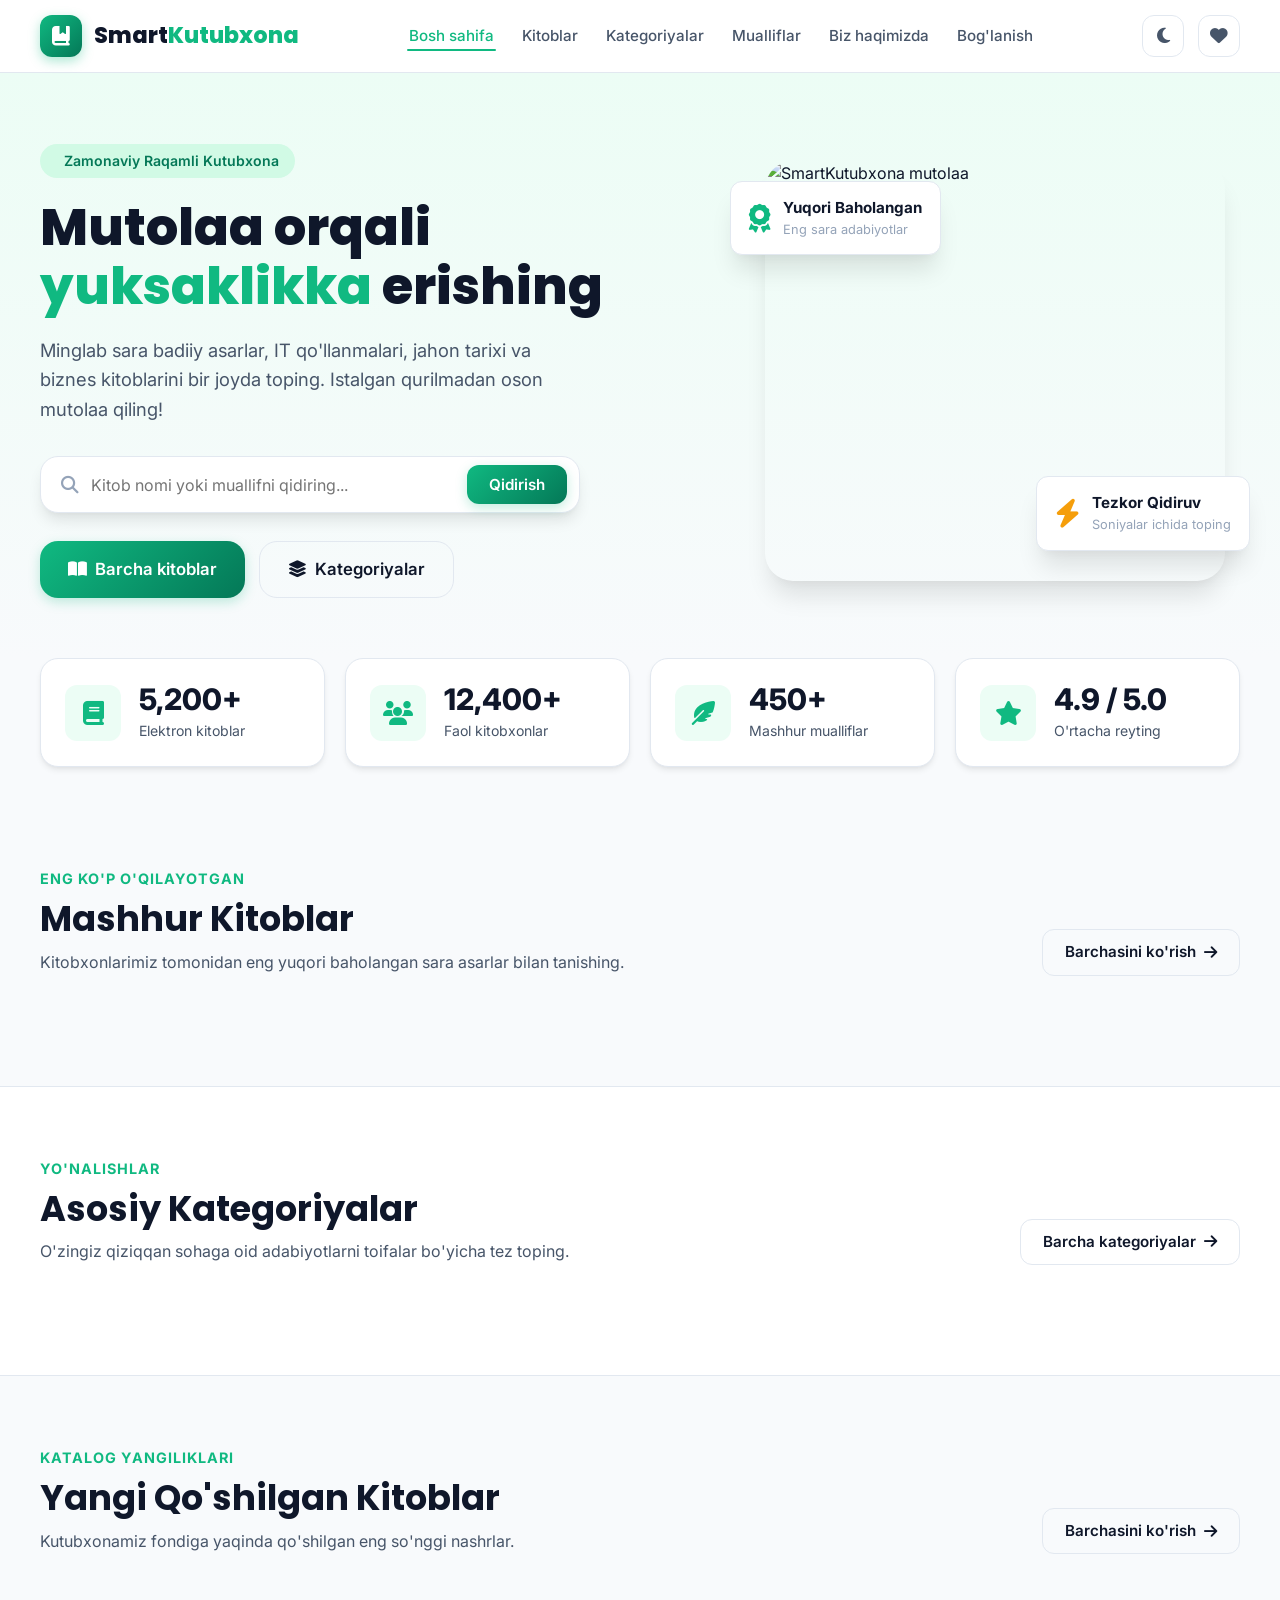
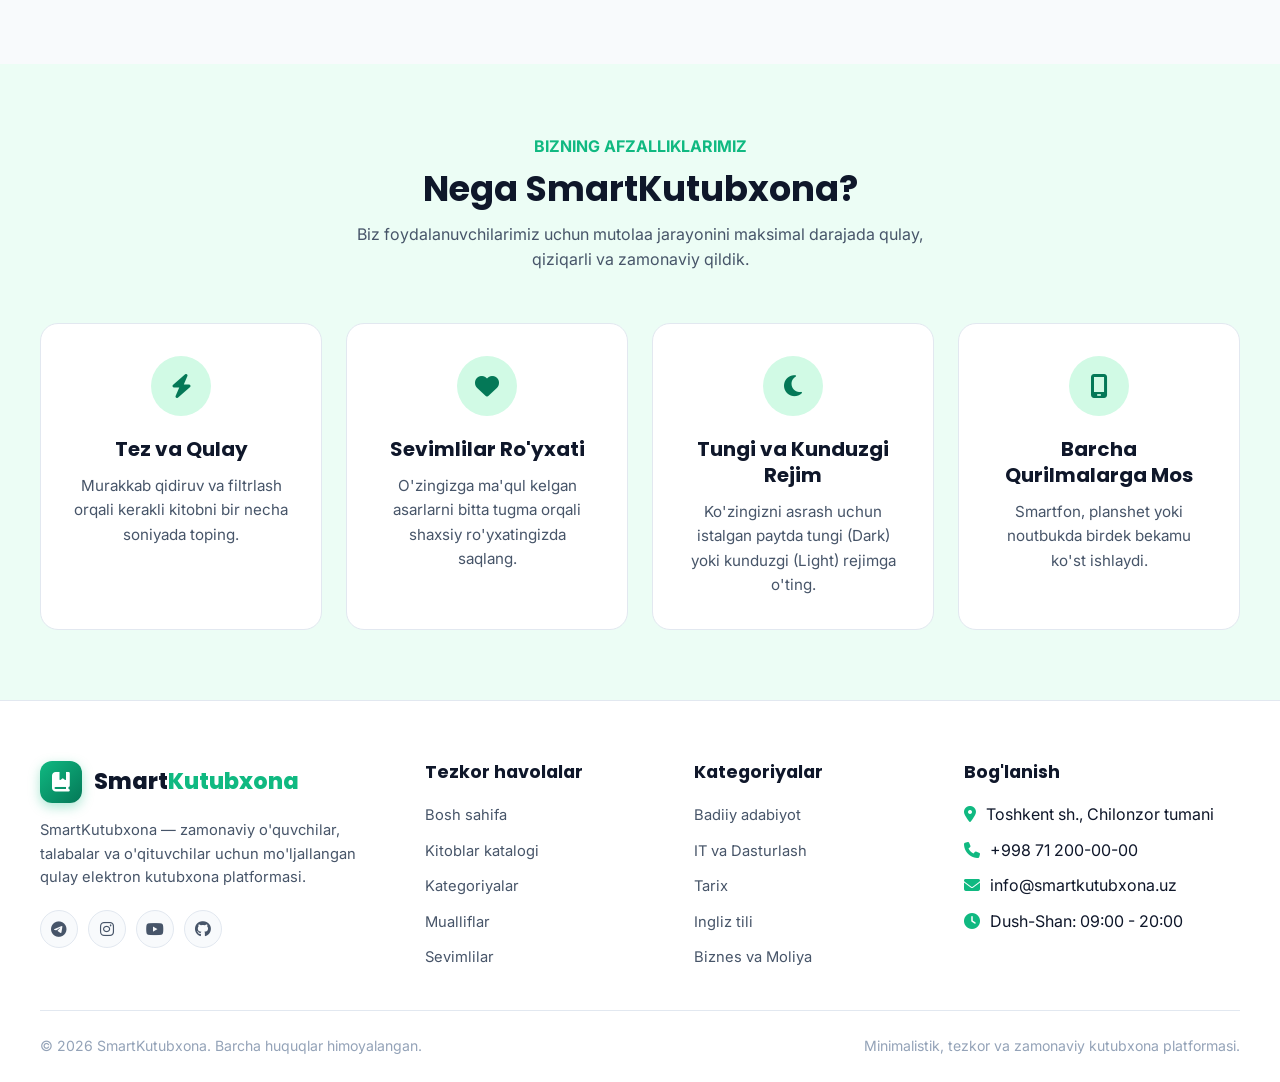
==== commit 1b42d89d: "Fix cache issues by adding cache busters to script tags" ====
--- a/index.html
+++ b/index.html
@@ -305,8 +305,8 @@
     <i class="fa-solid fa-arrow-up"></i>
   </button>
 
-  <script src="js/data.js"></script>
-  <script src="js/app.js"></script>
+  <script src="js/data.js?v=2"></script>
+  <script src="js/app.js?v=2"></script>
   <script>
     document.addEventListener('DOMContentLoaded', async () => {
       const data = await getSmartData();
--- a/css/style.css
+++ b/css/style.css
@@ -1368,6 +1368,7 @@
     gap: 16px;
     display: none;
     box-shadow: var(--shadow-lg);
+    z-index: 999;
   }
   .nav-links.active {
     display: flex;
@@ -1395,3 +1396,355 @@
   }
 }
 
+/* ==========================================================================
+   Onlayn Mutolaa Modali (Online Reader Modal)
+   ========================================================================== */
+.reader-modal-overlay {
+  position: fixed;
+  top: 0;
+  left: 0;
+  width: 100%;
+  height: 100%;
+  background: rgba(0, 0, 0, 0.75);
+  backdrop-filter: blur(8px);
+  z-index: 10000;
+  display: flex;
+  align-items: center;
+  justify-content: center;
+  opacity: 0;
+  visibility: hidden;
+  transition: all 0.3s ease;
+}
+
+.reader-modal-overlay.active {
+  opacity: 1;
+  visibility: visible;
+}
+
+.reader-modal-container {
+  width: 95%;
+  max-width: 900px;
+  height: 90vh;
+  border-radius: var(--radius-lg);
+  display: flex;
+  flex-direction: column;
+  box-shadow: 0 25px 50px -12px rgba(0, 0, 0, 0.5);
+  overflow: hidden;
+  transform: translateY(20px);
+  transition: transform 0.3s ease;
+}
+
+.reader-modal-overlay.active .reader-modal-container {
+  transform: translateY(0);
+}
+
+.reader-theme-light {
+  background-color: #ffffff;
+  color: #1e293b;
+}
+
+.reader-theme-sepia {
+  background-color: #fbf0d9;
+  color: #5f4b32;
+}
+
+.reader-theme-dark {
+  background-color: #0f172a;
+  color: #f8fafc;
+}
+
+.reader-header {
+  padding: 16px 24px;
+  display: flex;
+  align-items: center;
+  justify-content: space-between;
+  border-bottom: 1px solid rgba(0, 0, 0, 0.1);
+  flex-wrap: wrap;
+  gap: 12px;
+}
+
+.reader-theme-dark .reader-header {
+  border-bottom-color: rgba(255, 255, 255, 0.1);
+}
+
+.reader-title-info h3 {
+  font-size: 1.15rem;
+  margin: 0;
+  color: inherit;
+}
+
+.reader-title-info span {
+  font-size: 0.82rem;
+  opacity: 0.75;
+}
+
+.reader-toolbar {
+  display: flex;
+  align-items: center;
+  gap: 10px;
+}
+
+.reader-tool-btn {
+  background: rgba(0, 0, 0, 0.06);
+  border: 1px solid rgba(0, 0, 0, 0.1);
+  color: inherit;
+  padding: 6px 12px;
+  border-radius: var(--radius-sm);
+  cursor: pointer;
+  font-weight: 600;
+  font-size: 0.88rem;
+  display: inline-flex;
+  align-items: center;
+  gap: 6px;
+  transition: var(--transition);
+}
+
+.reader-theme-dark .reader-tool-btn {
+  background: rgba(255, 255, 255, 0.1);
+  border-color: rgba(255, 255, 255, 0.15);
+}
+
+.reader-tool-btn:hover {
+  background: var(--primary);
+  color: #fff;
+  border-color: var(--primary);
+}
+
+.reader-content-body {
+  flex: 1;
+  overflow-y: auto;
+  padding: 40px 48px;
+  font-size: 18px;
+  line-height: 1.9;
+  font-family: 'Inter', Georgia, serif;
+}
+
+.reader-content-body p {
+  margin-bottom: 22px;
+  text-indent: 28px;
+  text-align: justify;
+}
+
+.reader-chapter-title {
+  text-align: center;
+  font-family: var(--font-heading);
+  font-size: 1.7rem;
+  margin-bottom: 30px;
+  color: inherit;
+}
+
+.reader-footer {
+  padding: 12px 24px;
+  display: flex;
+  align-items: center;
+  justify-content: space-between;
+  border-top: 1px solid rgba(0, 0, 0, 0.1);
+  font-size: 0.88rem;
+  opacity: 0.85;
+}
+
+.reader-theme-dark .reader-footer {
+  border-top-color: rgba(255, 255, 255, 0.1);
+}
+
+/* ==========================================================================
+   Zamonaviy Audio Pleyer (Bottom Floating Audio Player)
+   ========================================================================== */
+.audio-player-bar {
+  position: fixed;
+  bottom: 0;
+  left: 0;
+  right: 0;
+  background: var(--bg-surface);
+  border-top: 2px solid var(--primary);
+  box-shadow: 0 -10px 25px rgba(0, 0, 0, 0.15);
+  z-index: 9999;
+  padding: 14px 24px;
+  display: flex;
+  align-items: center;
+  justify-content: space-between;
+  gap: 20px;
+  transform: translateY(100%);
+  transition: transform 0.35s cubic-bezier(0.4, 0, 0.2, 1);
+}
+
+.audio-player-bar.active {
+  transform: translateY(0);
+}
+
+.audio-book-info {
+  display: flex;
+  align-items: center;
+  gap: 14px;
+  min-width: 220px;
+}
+
+.audio-cover-mini {
+  width: 52px;
+  height: 52px;
+  border-radius: var(--radius-md);
+  object-fit: cover;
+  box-shadow: var(--shadow-sm);
+}
+
+.audio-meta h4 {
+  font-size: 0.98rem;
+  font-weight: 700;
+  margin: 0;
+  white-space: nowrap;
+  overflow: hidden;
+  text-overflow: ellipsis;
+  max-width: 240px;
+}
+
+.audio-meta p {
+  font-size: 0.82rem;
+  color: var(--text-muted);
+  margin: 2px 0 0;
+}
+
+.audio-controls-center {
+  display: flex;
+  flex-direction: column;
+  align-items: center;
+  gap: 8px;
+  flex: 1;
+  max-width: 550px;
+}
+
+.audio-buttons-row {
+  display: flex;
+  align-items: center;
+  gap: 18px;
+}
+
+.audio-btn-circle {
+  width: 44px;
+  height: 44px;
+  border-radius: 50%;
+  background: linear-gradient(135deg, var(--primary), var(--primary-dark));
+  color: #ffffff;
+  display: flex;
+  align-items: center;
+  justify-content: center;
+  font-size: 1.15rem;
+  cursor: pointer;
+  border: none;
+  box-shadow: 0 4px 12px rgba(16, 185, 129, 0.35);
+  transition: transform 0.2s ease;
+}
+
+.audio-btn-circle:hover {
+  transform: scale(1.08);
+}
+
+.audio-btn-sec {
+  background: none;
+  border: none;
+  color: var(--text-secondary);
+  font-size: 1.2rem;
+  cursor: pointer;
+  padding: 4px;
+  transition: color 0.2s ease;
+}
+
+.audio-btn-sec:hover {
+  color: var(--primary);
+}
+
+.audio-progress-wrap {
+  display: flex;
+  align-items: center;
+  gap: 10px;
+  width: 100%;
+}
+
+.audio-time-label {
+  font-size: 0.78rem;
+  color: var(--text-muted);
+  font-weight: 600;
+  font-variant-numeric: tabular-nums;
+  min-width: 42px;
+}
+
+.audio-progress-bar {
+  flex: 1;
+  height: 6px;
+  background: var(--border-color);
+  border-radius: var(--radius-full);
+  cursor: pointer;
+  position: relative;
+  overflow: hidden;
+}
+
+.audio-progress-fill {
+  position: absolute;
+  top: 0;
+  left: 0;
+  height: 100%;
+  width: 0%;
+  background: var(--primary);
+  border-radius: var(--radius-full);
+  transition: width 0.1s linear;
+}
+
+.audio-extra-controls {
+  display: flex;
+  align-items: center;
+  gap: 12px;
+}
+
+.audio-speed-badge {
+  background: var(--primary-subtle);
+  color: var(--primary);
+  font-weight: 700;
+  font-size: 0.8rem;
+  padding: 4px 10px;
+  border-radius: var(--radius-full);
+  cursor: pointer;
+}
+
+.audio-waves {
+  display: flex;
+  align-items: center;
+  gap: 3px;
+  height: 20px;
+}
+
+.audio-wave-bar {
+  width: 3px;
+  height: 6px;
+  background: var(--primary);
+  border-radius: 2px;
+  transition: height 0.2s ease;
+}
+
+.audio-waves.playing .audio-wave-bar:nth-child(1) { animation: waveAnim 0.8s ease-in-out infinite alternate; }
+.audio-waves.playing .audio-wave-bar:nth-child(2) { animation: waveAnim 0.6s ease-in-out infinite 0.2s alternate; }
+.audio-waves.playing .audio-wave-bar:nth-child(3) { animation: waveAnim 1s ease-in-out infinite 0.4s alternate; }
+.audio-waves.playing .audio-wave-bar:nth-child(4) { animation: waveAnim 0.7s ease-in-out infinite 0.1s alternate; }
+
+@keyframes waveAnim {
+  0% { height: 4px; }
+  100% { height: 22px; }
+}
+
+@media (max-width: 768px) {
+  .audio-player-bar {
+    flex-direction: column;
+    padding: 12px 16px;
+    gap: 10px;
+  }
+  .audio-book-info {
+    width: 100%;
+  }
+  .audio-controls-center {
+    width: 100%;
+  }
+  .reader-content-body {
+    padding: 24px 20px;
+    font-size: 16px;
+  }
+}
+
+
